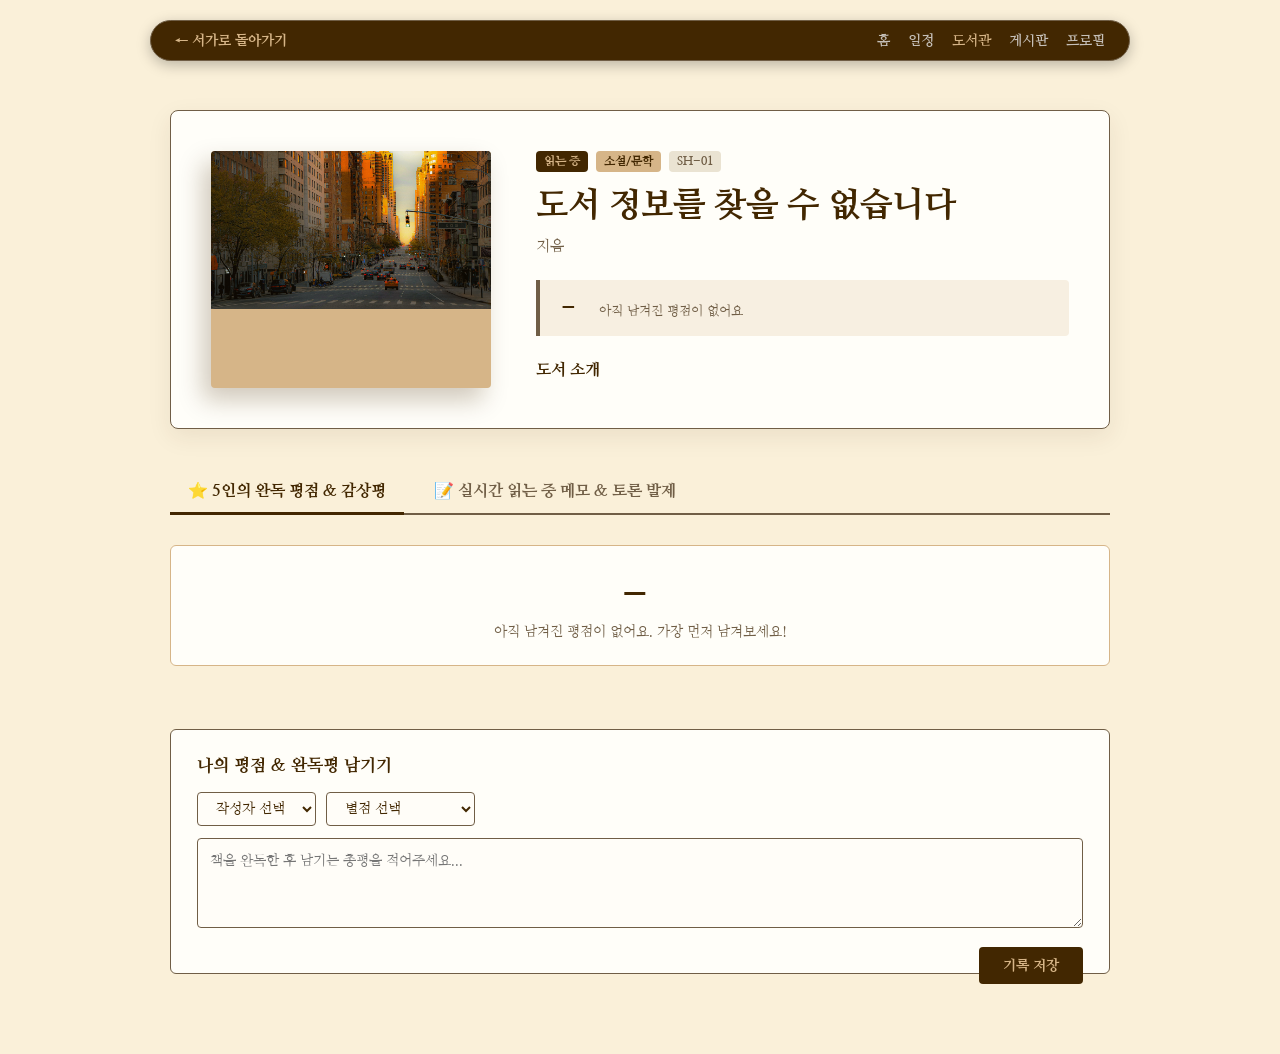
==== frontend/html/book-detail.html @ a48f4308 "책 디테일 추가" ====
<!DOCTYPE html>
<html lang="ko">
<head>
  <meta charset="UTF-8" />
  <meta name="viewport" content="width=device-width, initial-scale=1.0" />
  <title>도서 상세 | 교환독서</title>
  <link rel="preconnect" href="https://fonts.googleapis.com" />
  <link rel="preconnect" href="https://fonts.gstatic.com" crossorigin />
  <link href="https://fonts.googleapis.com/css2?family=Grandiflora+One&family=Nanum+Myeongjo:wght@400;700;800&display=swap" rel="stylesheet" />
  <link rel="stylesheet" href="../css/book-detail.css" />
</head>
<body class="detail-body">

  <!-- 플로팅 네비게이션 -->
  <nav class="detail-nav">
    <a href="library.html" class="back-link">← 서가로 돌아가기</a>
    <div class="nav-links">
      <a href="index.html">홈</a>
      <a href="schedule.html">일정</a>
      <a href="library.html" class="active">도서관</a>
      <a href="community.html">게시판</a>
      <a href="profile.html">프로필</a>
    </div>
  </nav>

  <main class="detail-container">
    <!-- 1. 상단 도서 정보 카드 -->
    <section class="book-intro-card">
      <div class="book-cover-stage">
        <img id="detailCover" src="../images/five.jpg" alt="책 표지" onerror="this.src='../images/five.jpg'" />
      </div>

      <div class="book-info-spec">
        <div class="book-meta-top">
          <span class="badge-status" id="detailStatus">읽는 중</span>
          <span class="badge-genre" id="detailGenre">소설/문학</span>
          <span class="badge-call" id="detailCall">SH-01</span>
        </div>

        <h1 class="book-title" id="detailTitle">도서 정보를 찾을 수 없습니다</h1>
        <p class="book-author-pub"><span id="detailAuthor"></span> 지음</p>

        <!-- 별점 총점 요약 -->
        <div class="rating-summary-compact">
          <span class="score-num-compact" id="scoreNumCompact">–</span>
          <span class="score-stars-compact" id="scoreStarsCompact"></span>
          <span class="score-caption-compact" id="scoreCaptionCompact">아직 남겨진 평점이 없어요</span>
        </div>

        <div class="book-summary-box">
          <h3>도서 소개</h3>
          <p id="detailDesc"></p>
        </div>
      </div>
    </section>

    <!-- 2. 하단 탭 (5인 평점 리뷰 VS 읽는 중 생각/토론 메모) -->
    <section class="detail-tabs-section">
      <div class="detail-tabs">
        <button class="tab-btn active" onclick="switchDetailTab('reviews', this)">
          ⭐ 5인의 완독 평점 & 감상평
        </button>
        <button class="tab-btn" onclick="switchDetailTab('discussion', this)">
          📝 실시간 읽는 중 메모 & 토론 발제
        </button>
      </div>

      <!-- [탭 1] 5인 평점 리뷰 뷰 -->
      <div id="tab-reviews" class="tab-content active">
        <div class="rating-overview">
          <div class="score-large">
            <span class="score-num" id="scoreNum">–</span>
            <span class="score-stars" id="scoreStars"></span>
          </div>
          <p class="score-caption" id="scoreCaption">아직 남겨진 평점이 없어요. 가장 먼저 남겨보세요!</p>
        </div>

        <div class="review-list" id="reviewList"></div>

        <!-- 감상평 남기기 폼 -->
        <div class="write-comment-box">
          <h3>나의 평점 & 완독평 남기기</h3>
          <div class="form-row">
            <select class="custom-select" id="reviewAuthor">
              <option value="">작성자 선택</option>
              <option value="시현">시현</option>
              <option value="태이">태이</option>
              <option value="희수">희수</option>
              <option value="지원">지원</option>
              <option value="민지">민지</option>
            </select>
            <select class="custom-select" id="reviewStars">
              <option value="">별점 선택</option>
              <option value="5">★★★★★ (5.0)</option>
              <option value="4">★★★★☆ (4.0)</option>
              <option value="3">★★★☆☆ (3.0)</option>
              <option value="2">★★☆☆☆ (2.0)</option>
              <option value="1">★☆☆☆☆ (1.0)</option>
            </select>
          </div>
          <textarea id="reviewText" placeholder="책을 완독한 후 남기는 총평을 적어주세요..."></textarea>
          <button class="btn-submit" type="button" onclick="submitReview()">기록 저장</button>
        </div>
      </div>

      <!-- [탭 2] 읽는 도중 실시간 메모 & 토론 발제 뷰 -->
      <div id="tab-discussion" class="tab-content">
        <div class="discussion-guidance">
          <p>💡 책을 읽는 도중 문득 떠오른 생각, 다음 주자에게 묻고 싶은 질문을 가볍게 체크리스트처럼 남겨보세요.</p>
        </div>

        <div class="memo-cards" id="memoList"></div>

        <div class="write-comment-box">
          <h3>읽는 중 생각 / 질문 던지기</h3>
          <div class="form-row">
            <select class="custom-select" id="memoAuthor">
              <option value="">작성자 선택</option>
              <option value="시현">시현</option>
              <option value="태이">태이</option>
              <option value="희수">희수</option>
              <option value="지원">지원</option>
              <option value="민지">민지</option>
            </select>
            <input type="text" class="custom-input" id="memoPage" placeholder="읽고 있는 페이지 (예: p.145)" />
          </div>
          <textarea id="memoText" placeholder="다음 사람에게 넘길 토론 질문이나 짧은 단상을 남겨주세요..."></textarea>
          <button class="btn-submit" type="button" onclick="submitMemo()">메모 남기기</button>
        </div>
      </div>
    </section>
  </main>

  <script>
    // 시현/태이/희수/지원/민지 고유 색상 (사이트 전체에서 재사용 중인 멤버 컬러)
    const MEMBER_COLORS = { 시현: '#5B7A9E', 태이: '#B8707F', 희수: '#6D9872', 지원: '#8B71AC', 민지: '#C84B4B' };

    // 도서관 서가(library.html)와 동일한 12권 데이터
    const BOOKS = {
      c1: { title: '나는 소망한다 내게 금지된 것을', author: '양귀자', member: '시현', genre: '소설/문학', call: 'SH-01', cover: '나는 소망한다 내게서..._양귀자.jpg', status: '읽는 중',
        desc: '1990년대 한국 사회를 뒤흔들었던 화제작. 스스로 부여한 규범과 사회적 금기 속에서 주체적인 자아를 찾아 나서는 한 여성의 치열하고 도발적인 여정을 그린 장편소설.',
        comment: '금기 너머의 목소리를 함께 고민해보고 싶어 추천합니다.' },
      c2: { title: '프로젝트 헤일메리', author: '앤디 위어', member: '태이', genre: 'SF/판타지', call: 'TE-01', cover: '프로젝트 헤일메리_엔디 위어.jpg', status: '읽는 중',
        desc: '인류의 운명을 짊어진 채 홀로 우주선에서 깨어난 한 과학교사가, 예상치 못한 존재와 협력하며 답을 찾아가는 유쾌하고 뭉클한 SF 모험담.',
        comment: '고독한 우주에서도 유머를 잃지 않는 주인공이 좋아서 추천해요.' },
      c3: { title: '자본주의', author: 'EBS', member: '희수', genre: '인문/교양', call: 'HS-01', cover: '자본주의_EBS.jpg', status: '읽는 중',
        desc: 'EBS 다큐멘터리를 책으로 엮어, 소비와 부채로 움직이는 자본주의 경제의 원리를 쉽고 친절하게 풀어낸 교양서.',
        comment: '우리가 당연하게 여기던 경제 구조를 다시 생각해보게 만드는 책이에요.' },
      c4: { title: '아가미', author: '구병모', member: '지원', genre: '소설/문학', call: 'JW-01', cover: '아가미_구병모.png', status: '읽는 중',
        desc: '물속에서 숨 쉴 수 있는 몸을 갖고 태어난 소년이 인간 사회의 경계에서 살아가는 이야기를 서늘하고 섬세한 문장으로 그린 소설.',
        comment: '서늘하지만 아름다운 문장이 오래 남는 소설이라 추천합니다.' },
      c5: { title: '달러구트 꿈 백화점', author: '이미예', member: '민지', genre: '소설/문학', call: 'MJ-01', cover: '달러구트 꿈 백화점 0_이미예.jpg', status: '읽는 중',
        desc: '잠든 사이에만 열리는 신비한 백화점에서 손님들에게 꼭 맞는 꿈을 파는 이들의 따뜻하고 몽환적인 이야기.',
        comment: '잠들기 전 읽으면 마음이 몽글몽글해지는 이야기라 추천해요.' },
      d1: { title: '지뢰진 글리코', author: '아오사키 유고', member: '민지', genre: '소설/문학', call: 'MJ-02', cover: '고지뢰글리코__아오사키유고.jpg', status: '완독',
        desc: '글리코 게임을 건 의뭉스러운 내기에서 출발해 도쿄 곳곳을 무대로 펼쳐지는 유쾌하고 지적인 미스터리.',
        comment: '머리를 굴리게 만드는 유쾌한 미스터리라 다들 좋아하실 거예요.' },
      d2: { title: '궤도의 밖에서 나의 옴에게', author: '전삼혜', member: '시현', genre: 'SF/판타지', call: 'SH-02', cover: '궤도의 밖에서..._전삼혜.jpeg', status: '완독',
        desc: '낯선 룸메이트와 함께 지내며 서로 다른 궤도를 그리던 두 사람이 우정을 발견해가는 청소년 SF.',
        comment: '낯선 사이가 친구가 되어가는 과정이 따뜻해서 추천했어요.' },
      d3: { title: '다정한 사람이 되는 법', author: '이해인', member: '태이', genre: '에세이', call: 'TE-02', cover: '다정한 사람이..._이해인.jpg', status: '완독',
        desc: '다정함이야말로 가장 단단한 삶의 태도임을 이야기하는 잔잔하고 위로가 되는 에세이.',
        comment: '지치는 날 펼치면 위로가 되는 문장들이 가득해요.' },
      d4: { title: '바깥은 여름', author: '김애란', member: '지원', genre: '소설/문학', call: 'JW-02', cover: '바깥은 여름_김애란.jpeg', status: '완독',
        desc: '안과 밖의 경계에서 서성이는 이들의 시선을 통해 상실과 그리움을 섬세하게 담아낸 단편집.',
        comment: '계절의 틈새를 포착하는 문장이 인상 깊어서 골랐어요.' },
      d5: { title: '일억 번째 여름', author: '청예', member: '희수', genre: '소설/문학', call: 'HS-02', cover: '일억 번째 여름_청예.jpg', status: '완독',
        desc: '같은 계절을 몇 번이고 다시 살아가는 인물들을 통해 사랑과 인연의 의미를 되짚는 소설.',
        comment: '같은 여름을 반복하며 성장하는 이야기가 뭉클해요.' },
      d6: { title: '지구 끝의 온실', author: '김초엽', member: '시현', genre: 'SF/판타지', call: 'SH-03', cover: '지구 끝의 온실_김초엽.jpg', status: '완독',
        desc: '멸망 이후의 세계에서 다시 피어난 생명과 기억을 좇는 서정적인 SF 장편.',
        comment: '폐허 속에서도 다시 피는 생명력이 위로가 되는 책이에요.' },
      d7: { title: '여름', author: '이디스 워튼', member: '태이', genre: '소설/문학', call: 'TE-03', cover: '여름_이디스워튼.jpg', status: '완독',
        desc: '한 시골 마을 소녀가 짧고 강렬한 한 계절의 사랑을 통해 자신을 발견해가는 고전 소설.',
        comment: '짧지만 강렬한 한 계절의 이야기, 고전의 힘을 느낄 수 있어요.' }
    };

    // 세션 동안만 유지되는 리뷰/메모 (백엔드 연동 전까지는 새로고침하면 초기화됩니다)
    const reviews = [];
    const memos = [];

    function getBookId() {
      return new URLSearchParams(window.location.search).get('id');
    }

    function renderBook() {
      const id = getBookId();
      const book = BOOKS[id];

      if (!book) return; // id가 없거나 잘못된 경우 기본 안내 문구를 그대로 둠

      document.getElementById('detailCover').src = `../images/BOOK/${book.cover}`;
      document.getElementById('detailStatus').textContent = book.status;
      document.getElementById('detailGenre').textContent = book.genre;
      document.getElementById('detailCall').textContent = book.call;
      document.getElementById('detailTitle').textContent = book.title;
      document.getElementById('detailAuthor').textContent = book.author;
      document.getElementById('detailDesc').textContent = book.desc;
    }

    function switchDetailTab(tabName, btn) {
      document.querySelectorAll('.detail-tabs .tab-btn').forEach(b => b.classList.remove('active'));
      document.querySelectorAll('.tab-content').forEach(c => c.classList.remove('active'));
      btn.classList.add('active');
      document.getElementById(`tab-${tabName}`).classList.add('active');
    }

    function renderReviews() {
      const list = document.getElementById('reviewList');
      list.innerHTML = reviews.map(r => `
        <article class="review-item">
          <div class="reviewer-header">
            <span class="reviewer-seal" style="background-color: ${MEMBER_COLORS[r.author] || '#705E46'};"></span>
            <span class="reviewer-name">${r.author}</span>
            <span class="reviewer-stars">${'★'.repeat(r.stars)}${'☆'.repeat(5 - r.stars)}</span>
            <span class="review-date">${r.date}</span>
          </div>
          <p class="review-text">${r.text}</p>
        </article>
      `).join('');

      if (reviews.length === 0) {
        document.getElementById('scoreNum').textContent = '–';
        document.getElementById('scoreStars').textContent = '';
        document.getElementById('scoreCaption').textContent = '아직 남겨진 평점이 없어요. 가장 먼저 남겨보세요!';
        document.getElementById('scoreNumCompact').textContent = '–';
        document.getElementById('scoreStarsCompact').textContent = '';
        document.getElementById('scoreCaptionCompact').textContent = '아직 남겨진 평점이 없어요';
        return;
      }

      const avg = reviews.reduce((sum, r) => sum + r.stars, 0) / reviews.length;
      const rounded = Math.round(avg * 10) / 10;
      const fullStars = Math.round(avg);
      const starsText = '★'.repeat(fullStars) + '☆'.repeat(5 - fullStars);
      document.getElementById('scoreNum').textContent = rounded.toFixed(1);
      document.getElementById('scoreStars').textContent = starsText;
      document.getElementById('scoreCaption').textContent = `${reviews.length}명이 남긴 평균 별점입니다.`;
      document.getElementById('scoreNumCompact').textContent = rounded.toFixed(1);
      document.getElementById('scoreStarsCompact').textContent = starsText;
      document.getElementById('scoreCaptionCompact').textContent = `${reviews.length}명이 남긴 평점`;
    }

    function submitReview() {
      const author = document.getElementById('reviewAuthor').value;
      const stars = Number(document.getElementById('reviewStars').value);
      const text = document.getElementById('reviewText').value.trim();

      if (!author || !stars || !text) {
        alert('작성자, 별점, 감상평을 모두 입력해주세요.');
        return;
      }

      reviews.unshift({ author, stars, text, date: new Date().toISOString().slice(0, 10).replace(/-/g, '.') });
      renderReviews();

      document.getElementById('reviewAuthor').value = '';
      document.getElementById('reviewStars').value = '';
      document.getElementById('reviewText').value = '';
    }

    function renderMemos() {
      const list = document.getElementById('memoList');
      list.innerHTML = memos.map(m => `
        <div class="memo-item">
          <span class="memo-tag memo-tag-note">실시간 단상</span>
          <p class="memo-q">"${m.text}"</p>
          <span class="memo-by">— 메모: ${m.author}${m.page ? ` (${m.page} 읽는 중)` : ''}</span>
        </div>
      `).join('');
    }

    function submitMemo() {
      const author = document.getElementById('memoAuthor').value;
      const page = document.getElementById('memoPage').value.trim();
      const text = document.getElementById('memoText').value.trim();

      if (!author || !text) {
        alert('작성자와 메모 내용을 입력해주세요.');
        return;
      }

      memos.unshift({ author, page, text });
      renderMemos();

      document.getElementById('memoAuthor').value = '';
      document.getElementById('memoPage').value = '';
      document.getElementById('memoText').value = '';
    }

    renderBook();
    renderReviews();
    renderMemos();
  </script>
</body>
</html>
---- frontend/css/book-detail.css ----
* { box-sizing: border-box; margin: 0; padding: 0; }
body.detail-body {
  background-color: #FAF0D9;
  background-image: radial-gradient(rgba(66, 39, 1, 0.08) 0.7px, transparent 0.7px);
  background-size: 24px 24px;
  color: #2B1713;
  font-family: 'Nanum Myeongjo', serif;
  min-height: 100vh;
}

html, body {
  scrollbar-width: none;
  -ms-overflow-style: none;
}
html::-webkit-scrollbar, body::-webkit-scrollbar { display: none; }

/* 상단 플로팅 네비게이션 */
.detail-nav {
  position: fixed;
  top: 20px;
  left: 50%;
  transform: translateX(-50%);
  width: 90%;
  max-width: 980px;
  background: #422701;
  padding: 10px 24px;
  border-radius: 40px;
  border: 1px solid #705E46;
  display: flex;
  justify-content: space-between;
  align-items: center;
  z-index: 100;
  box-shadow: 0 4px 14px rgba(0, 0, 0, 0.25);
}

.back-link {
  color: #D6B588;
  text-decoration: none;
  font-size: 0.9rem;
  font-weight: 800;
}

.nav-links { display: flex; gap: 18px; }
.nav-links a {
  color: #C6C0B9;
  text-decoration: none;
  font-size: 0.88rem;
  font-weight: 700;
}
.nav-links a.active { color: #D6B588; }

/* 본문 레이아웃 */
.detail-container {
  max-width: 980px;
  margin: 0 auto;
  padding: 110px 20px 80px;
}

/* 상단 도서 정보 카드 */
.book-intro-card {
  background: #FFFEF9;
  border: 1px solid #705E46;
  border-radius: 8px;
  padding: 40px;
  box-shadow: 0 8px 24px rgba(66, 39, 1, 0.08);
  display: grid;
  grid-template-columns: 280px 1fr;
  gap: 45px;
  margin-bottom: 40px;
}

.book-cover-stage {
  width: 100%;
  border-radius: 4px;
  overflow: hidden;
  box-shadow: -8px 12px 25px rgba(66, 39, 1, 0.25);
  background: #D6B588;
}

.book-cover-stage img {
  width: 100%;
  height: auto;
  display: block;
}

.book-meta-top {
  display: flex;
  gap: 8px;
  margin-bottom: 12px;
}

.badge-status, .badge-genre, .badge-call {
  font-size: 0.75rem;
  font-weight: 800;
  padding: 3px 8px;
  border-radius: 4px;
}

.badge-status { background: #422701; color: #D6B588; }
.badge-genre { background: #D6B588; color: #422701; }
.badge-call { background: #EAE3D2; color: #705E46; }

.book-title {
  font-size: 2.1rem;
  font-weight: 800;
  color: #422701;
  line-height: 1.35;
  margin-bottom: 8px;
}

.book-author-pub {
  font-size: 0.95rem;
  color: #705E46;
  margin-bottom: 24px;
}

/* 상단 카드 안 별점 총점 요약 (탭 안 상세 평점과 값이 같이 갱신됨) */
.rating-summary-compact {
  display: flex;
  align-items: baseline;
  gap: 10px;
  background: #F7EFE1;
  border-left: 4px solid #705E46;
  padding: 14px 18px;
  border-radius: 0 4px 4px 0;
  margin-bottom: 24px;
}

.score-num-compact { font-size: 1.4rem; font-weight: 800; color: #422701; }
.score-stars-compact { font-size: 1rem; color: #C07F00; }
.score-caption-compact { font-size: 0.82rem; color: #705E46; }

.book-summary-box h3 {
  font-size: 1rem;
  font-weight: 800;
  color: #422701;
  margin-bottom: 8px;
}

.book-summary-box p {
  font-size: 0.9rem;
  line-height: 1.7;
  color: #554439;
}

/* 하단 탭 섹션 */
.detail-tabs {
  display: flex;
  gap: 12px;
  border-bottom: 2px solid #705E46;
  margin-bottom: 30px;
}

.detail-tabs .tab-btn {
  background: none;
  border: none;
  font-family: 'Nanum Myeongjo', serif;
  font-size: 1rem;
  font-weight: 800;
  color: #705E46;
  padding: 12px 18px;
  cursor: pointer;
  position: relative;
}

.detail-tabs .tab-btn.active {
  color: #422701;
}

.detail-tabs .tab-btn.active::after {
  content: "";
  position: absolute;
  bottom: -2px;
  left: 0;
  right: 0;
  height: 3px;
  background: #422701;
}

.tab-content { display: none; }
.tab-content.active { display: block; animation: fadeInTab 0.35s ease; }

@keyframes fadeInTab {
  from { opacity: 0; transform: translateY(8px); }
  to { opacity: 1; transform: translateY(0); }
}

/* 평점 총평 */
.rating-overview {
  background: #FFFEF9;
  border: 1px solid #D6B588;
  border-radius: 6px;
  padding: 24px;
  text-align: center;
  margin-bottom: 28px;
}

.score-num { font-size: 2.5rem; font-weight: 800; color: #422701; margin-right: 10px; }
.score-stars { font-size: 1.4rem; color: #C07F00; vertical-align: middle; }
.score-caption { font-size: 0.85rem; color: #705E46; margin-top: 4px; }

/* 리뷰 목록 */
.review-list { display: flex; flex-direction: column; gap: 14px; margin-bottom: 35px; }
.review-item {
  background: #FFFEF9;
  border: 1px solid #EAE3D2;
  border-radius: 4px;
  padding: 20px 24px;
}

.reviewer-header {
  display: flex;
  align-items: center;
  gap: 10px;
  margin-bottom: 8px;
}

.reviewer-seal { width: 9px; height: 9px; border-radius: 50%; display: inline-block; }
.reviewer-name { font-weight: 800; font-size: 0.95rem; color: #422701; }
.reviewer-stars { color: #C07F00; font-size: 0.85rem; }
.review-date { font-size: 0.78rem; color: #705E46; margin-left: auto; }
.review-text { font-size: 0.9rem; line-height: 1.6; color: #422701; }

/* 토론 및 단상 카드 */
.discussion-guidance {
  background: #F7EFE1;
  border: 1px dashed #705E46;
  padding: 14px 20px;
  border-radius: 4px;
  font-size: 0.88rem;
  color: #705E46;
  margin-bottom: 24px;
}

.memo-cards { display: flex; flex-direction: column; gap: 16px; margin-bottom: 35px; }
.memo-item {
  background: #FFFEF9;
  border-left: 5px solid #705E46;
  border-radius: 0 4px 4px 0;
  padding: 20px;
  box-shadow: 0 4px 12px rgba(66, 39, 1, 0.05);
}

.memo-tag {
  display: inline-block;
  font-size: 0.72rem;
  font-weight: 800;
  background: #422701;
  color: #D6B588;
  padding: 2px 6px;
  border-radius: 2px;
  margin-bottom: 8px;
}

.memo-tag-note { background: #705E46; }
.memo-q { font-size: 0.95rem; font-weight: 700; color: #422701; margin-bottom: 8px; line-height: 1.5; }
.memo-by { font-size: 0.82rem; color: #705E46; display: block; text-align: right; }

/* 공통 작성 폼 */
.write-comment-box {
  background: #FFFEF9;
  border: 1px solid #705E46;
  border-radius: 6px;
  padding: 26px;
}

.write-comment-box h3 { font-size: 1.05rem; font-weight: 800; color: #422701; margin-bottom: 16px; }
.form-row { display: flex; gap: 10px; margin-bottom: 12px; }

.custom-select, .custom-input {
  border: 1px solid #705E46;
  padding: 8px 14px;
  border-radius: 4px;
  font-family: 'Nanum Myeongjo', serif;
  font-size: 0.88rem;
  color: #422701;
  background: #FFFDF8;
}

.write-comment-box textarea {
  width: 100%;
  height: 90px;
  border: 1px solid #705E46;
  border-radius: 4px;
  padding: 12px;
  font-family: 'Nanum Myeongjo', serif;
  font-size: 0.9rem;
  color: #422701;
  background: #FFFDF8;
  margin-bottom: 14px;
  resize: vertical;
}

.btn-submit {
  background: #422701;
  color: #D6B588;
  border: none;
  font-family: 'Nanum Myeongjo', serif;
  font-size: 0.9rem;
  font-weight: 800;
  padding: 9px 24px;
  border-radius: 4px;
  cursor: pointer;
  float: right;
}

@media (max-width: 768px) {
  .book-intro-card { grid-template-columns: 1fr; }
  .book-cover-stage { max-width: 240px; margin: 0 auto; }
}
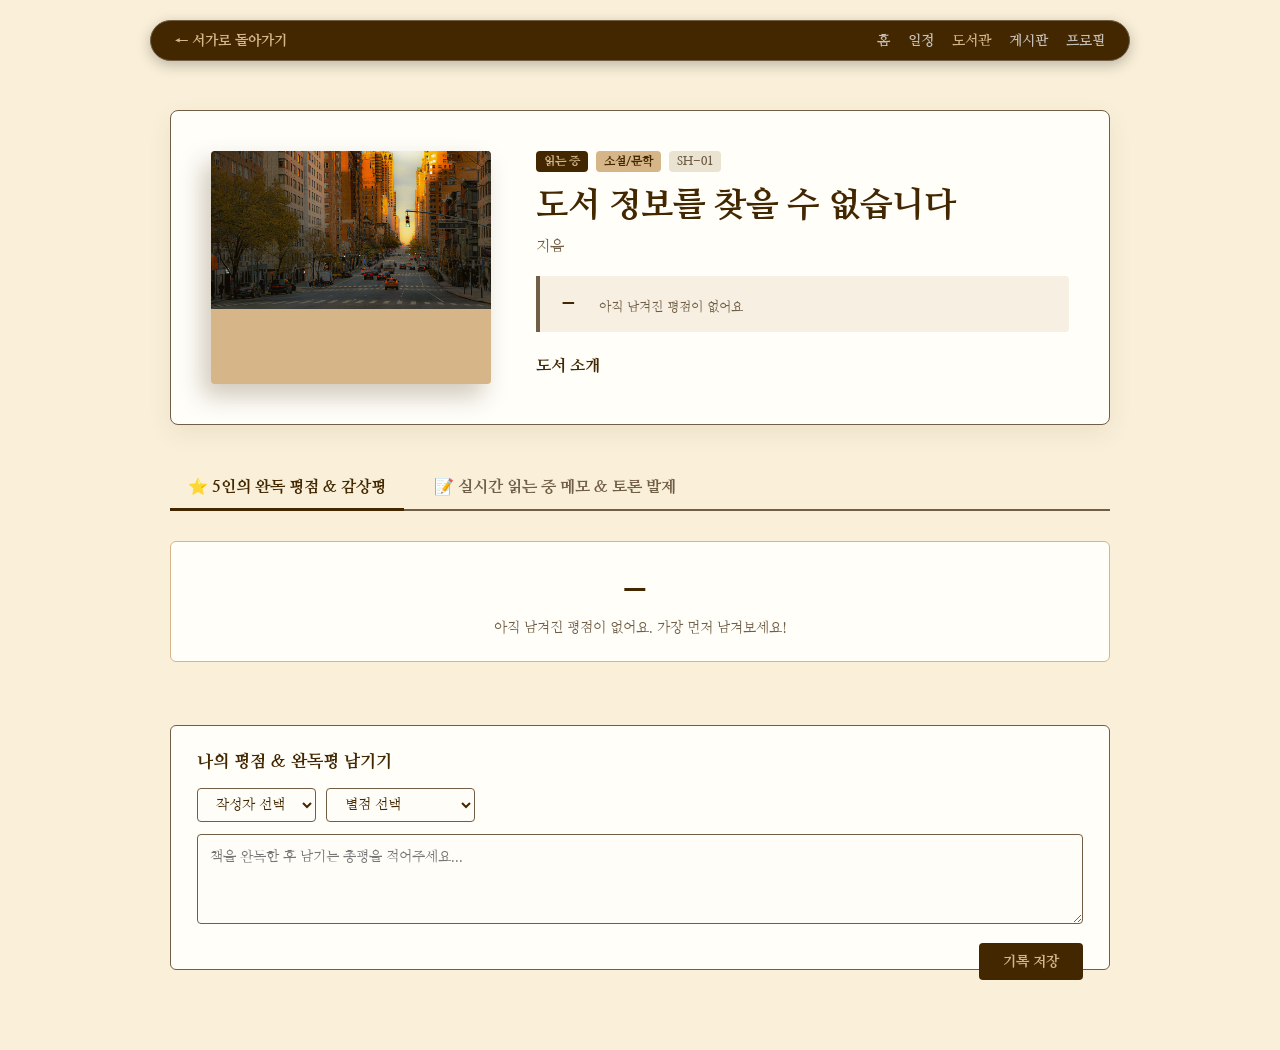
==== commit ed258103: "책 디테일 수정 및 일정 전반 수정" ====
--- a/frontend/html/book-detail.html
+++ b/frontend/html/book-detail.html
@@ -38,7 +38,7 @@
         </div>
 
         <h1 class="book-title" id="detailTitle">도서 정보를 찾을 수 없습니다</h1>
-        <p class="book-author-pub"><span id="detailAuthor"></span> 지음</p>
+        <p class="book-author-pub"><span id="detailAuthor"></span> 지음<span id="detailPubMeta" class="pub-meta"></span></p>
 
         <!-- 별점 총점 요약 -->
         <div class="rating-summary-compact">
@@ -137,42 +137,42 @@
 
     // 도서관 서가(library.html)와 동일한 12권 데이터
     const BOOKS = {
-      c1: { title: '나는 소망한다 내게 금지된 것을', author: '양귀자', member: '시현', genre: '소설/문학', call: 'SH-01', cover: '나는 소망한다 내게서..._양귀자.jpg', status: '읽는 중',
-        desc: '1990년대 한국 사회를 뒤흔들었던 화제작. 스스로 부여한 규범과 사회적 금기 속에서 주체적인 자아를 찾아 나서는 한 여성의 치열하고 도발적인 여정을 그린 장편소설.',
-        comment: '금기 너머의 목소리를 함께 고민해보고 싶어 추천합니다.' },
-      c2: { title: '프로젝트 헤일메리', author: '앤디 위어', member: '태이', genre: 'SF/판타지', call: 'TE-01', cover: '프로젝트 헤일메리_엔디 위어.jpg', status: '읽는 중',
-        desc: '인류의 운명을 짊어진 채 홀로 우주선에서 깨어난 한 과학교사가, 예상치 못한 존재와 협력하며 답을 찾아가는 유쾌하고 뭉클한 SF 모험담.',
-        comment: '고독한 우주에서도 유머를 잃지 않는 주인공이 좋아서 추천해요.' },
-      c3: { title: '자본주의', author: 'EBS', member: '희수', genre: '인문/교양', call: 'HS-01', cover: '자본주의_EBS.jpg', status: '읽는 중',
-        desc: 'EBS 다큐멘터리를 책으로 엮어, 소비와 부채로 움직이는 자본주의 경제의 원리를 쉽고 친절하게 풀어낸 교양서.',
-        comment: '우리가 당연하게 여기던 경제 구조를 다시 생각해보게 만드는 책이에요.' },
-      c4: { title: '아가미', author: '구병모', member: '지원', genre: '소설/문학', call: 'JW-01', cover: '아가미_구병모.png', status: '읽는 중',
-        desc: '물속에서 숨 쉴 수 있는 몸을 갖고 태어난 소년이 인간 사회의 경계에서 살아가는 이야기를 서늘하고 섬세한 문장으로 그린 소설.',
-        comment: '서늘하지만 아름다운 문장이 오래 남는 소설이라 추천합니다.' },
-      c5: { title: '달러구트 꿈 백화점', author: '이미예', member: '민지', genre: '소설/문학', call: 'MJ-01', cover: '달러구트 꿈 백화점 0_이미예.jpg', status: '읽는 중',
-        desc: '잠든 사이에만 열리는 신비한 백화점에서 손님들에게 꼭 맞는 꿈을 파는 이들의 따뜻하고 몽환적인 이야기.',
-        comment: '잠들기 전 읽으면 마음이 몽글몽글해지는 이야기라 추천해요.' },
-      d1: { title: '지뢰진 글리코', author: '아오사키 유고', member: '민지', genre: '소설/문학', call: 'MJ-02', cover: '고지뢰글리코__아오사키유고.jpg', status: '완독',
-        desc: '글리코 게임을 건 의뭉스러운 내기에서 출발해 도쿄 곳곳을 무대로 펼쳐지는 유쾌하고 지적인 미스터리.',
-        comment: '머리를 굴리게 만드는 유쾌한 미스터리라 다들 좋아하실 거예요.' },
-      d2: { title: '궤도의 밖에서 나의 옴에게', author: '전삼혜', member: '시현', genre: 'SF/판타지', call: 'SH-02', cover: '궤도의 밖에서..._전삼혜.jpeg', status: '완독',
-        desc: '낯선 룸메이트와 함께 지내며 서로 다른 궤도를 그리던 두 사람이 우정을 발견해가는 청소년 SF.',
-        comment: '낯선 사이가 친구가 되어가는 과정이 따뜻해서 추천했어요.' },
-      d3: { title: '다정한 사람이 되는 법', author: '이해인', member: '태이', genre: '에세이', call: 'TE-02', cover: '다정한 사람이..._이해인.jpg', status: '완독',
-        desc: '다정함이야말로 가장 단단한 삶의 태도임을 이야기하는 잔잔하고 위로가 되는 에세이.',
-        comment: '지치는 날 펼치면 위로가 되는 문장들이 가득해요.' },
-      d4: { title: '바깥은 여름', author: '김애란', member: '지원', genre: '소설/문학', call: 'JW-02', cover: '바깥은 여름_김애란.jpeg', status: '완독',
-        desc: '안과 밖의 경계에서 서성이는 이들의 시선을 통해 상실과 그리움을 섬세하게 담아낸 단편집.',
-        comment: '계절의 틈새를 포착하는 문장이 인상 깊어서 골랐어요.' },
-      d5: { title: '일억 번째 여름', author: '청예', member: '희수', genre: '소설/문학', call: 'HS-02', cover: '일억 번째 여름_청예.jpg', status: '완독',
-        desc: '같은 계절을 몇 번이고 다시 살아가는 인물들을 통해 사랑과 인연의 의미를 되짚는 소설.',
-        comment: '같은 여름을 반복하며 성장하는 이야기가 뭉클해요.' },
-      d6: { title: '지구 끝의 온실', author: '김초엽', member: '시현', genre: 'SF/판타지', call: 'SH-03', cover: '지구 끝의 온실_김초엽.jpg', status: '완독',
-        desc: '멸망 이후의 세계에서 다시 피어난 생명과 기억을 좇는 서정적인 SF 장편.',
-        comment: '폐허 속에서도 다시 피는 생명력이 위로가 되는 책이에요.' },
-      d7: { title: '여름', author: '이디스 워튼', member: '태이', genre: '소설/문학', call: 'TE-03', cover: '여름_이디스워튼.jpg', status: '완독',
-        desc: '한 시골 마을 소녀가 짧고 강렬한 한 계절의 사랑을 통해 자신을 발견해가는 고전 소설.',
-        comment: '짧지만 강렬한 한 계절의 이야기, 고전의 힘을 느낄 수 있어요.' }
+      c1: { title: '나는 소망한다 내게 금지된 것을', author: '양귀자', member: '시현', genre: '한국소설', call: 'SH-03', cover: '나는 소망한다 내게서..._양귀자.jpg', status: '읽는 중',
+        publisher: '쓰다', year: '2019', pages: '368쪽',
+        desc: '1990년대 한국 사회를 뒤흔들었던 화제작. 스스로 부여한 규범과 사회적 금기 속에서 주체적인 자아를 찾아 나서는 한 여성의 치열하고 도발적인 여정을 그린 장편소설.' },
+      c2: { title: '프로젝트 헤일메리', author: '앤디 위어', member: '희수', genre: 'SF/과학소설', call: 'HS-03', cover: '프로젝트 헤일메리_엔디 위어.jpg', status: '읽는 중',
+        publisher: '알에이치코리아', year: '2021', pages: '692쪽',
+        desc: '인류의 운명을 짊어진 채 홀로 우주선에서 깨어난 한 과학교사가, 예상치 못한 존재와 협력하며 답을 찾아가는 유쾌하고 뭉클한 SF 모험담.' },
+      c3: { title: '자본주의', author: 'EBS 자본주의 제작팀', member: '지원', genre: '경제이론', call: 'JW-02', cover: '자본주의_EBS.jpg', status: '읽는 중',
+        publisher: '가나출판', year: '2013', pages: '388쪽',
+        desc: 'EBS 다큐멘터리를 책으로 엮어, 소비와 부채로 움직이는 자본주의 경제의 원리를 쉽고 친절하게 풀어낸 교양서.' },
+      c4: { title: '아가미', author: '구병모', member: '민지', genre: '한국소설', call: 'MJ-01', cover: '아가미_구병모.png', status: '읽는 중',
+        publisher: '위즈덤하우스', year: '2018', pages: '220쪽',
+        desc: '물속에서 숨 쉴 수 있는 몸을 갖고 태어난 소년이 인간 사회의 경계에서 살아가는 이야기를 서늘하고 섬세한 문장으로 그린 소설.' },
+      c5: { title: '달러구트 꿈 백화점 0', author: '이미예', member: '태이', genre: '한국소설', call: 'TE-03', cover: '달러구트 꿈 백화점 0_이미예.jpg', status: '읽는 중',
+        publisher: '팩토리나인', year: '2026', pages: '300쪽',
+        desc: '잠든 사이에만 열리는 신비한 백화점에서 손님들에게 꼭 맞는 꿈을 파는 이들의 따뜻하고 몽환적인 이야기.' },
+      d1: { title: '지뢰 글리코', author: '아오사키 유고', member: '태이', genre: '미스터리', call: 'TE-02', cover: '고지뢰글리코__아오사키유고.jpg', status: '완독',
+        publisher: '리드비', year: '2025', pages: '344쪽',
+        desc: '고등학생들이 치밀한 논리전으로 펼치는 게임식 미스터리. 두뇌전과 반전이 돋보이는 청춘 추리소설.' },
+      d2: { title: '궤도의 밖에서, 나의 룸메이트에게', author: '전삼혜', member: '희수', genre: '한국소설', call: 'HS-02', cover: '궤도의 밖에서..._전삼혜.jpeg', status: '완독',
+        publisher: '문학동네', year: '2023', pages: '392쪽',
+        desc: '사회의 궤도 밖으로 밀려난 청소년들이 서로를 구하고 사랑하며 연대하는 이야기. 퀴어 감성과 SF적 상상력이 결합된 성장소설.' },
+      d3: { title: '다정한 사람이 이긴다', author: '이해인', member: '지원', genre: '에세이', call: 'JW-01', cover: '다정한 사람이..._이해인.jpg', status: '완독',
+        publisher: '필름(Feelm)', year: '2025', pages: '256쪽',
+        desc: "'다정함'이 관계와 사회를 변화시키는 힘임을 이야기하는 심리 에세이. 인간관계의 본질과 회복을 다룸." },
+      d4: { title: '바깥은 여름', author: '김애란', member: '시현', genre: '한국단편소설', call: 'SH-02', cover: '바깥은 여름_김애란.jpeg', status: '완독',
+        publisher: '문학동네', year: '2017', pages: '272쪽',
+        desc: '상실을 경험한 인물들이 관계와 시간 속에서 애도의 의미를 찾아가는 일곱 편의 단편 모음집.' },
+      d5: { title: '일억 번째 여름', author: '청예', member: '희수', genre: '청소년소설', call: 'HS-01', cover: '일억 번째 여름_청예.jpg', status: '완독',
+        publisher: '창비', year: '2025', pages: '332쪽',
+        desc: '“일억 번째 여름이 오면 한 종족이 멸망한다”는 예언에서 출발해 사랑과 구원의 서사를 그린 청소년 판타지.' },
+      d6: { title: '지구 끝의 온실', author: '김초엽', member: '태이', genre: '한국소설', call: 'TE-01', cover: '지구 끝의 온실_김초엽.jpg', status: '완독',
+        publisher: '자이언트북스', year: '2021', pages: '308쪽',
+        desc: '더스트로 황폐해진 지구에서 식물학자 아영과 생존 공동체의 이야기를 통해 생명과 연대, 회복을 다룬 한국 SF 장편.' },
+      d7: { title: '여름', author: '이디스 워튼', member: '시현', genre: '고전문학', call: 'SH-01', cover: '여름_이디스워튼.jpg', status: '완독',
+        publisher: '민음사', year: '2022', pages: '268쪽',
+        desc: '한 시골 마을 소녀가 짧고 강렬한 한 계절의 사랑을 통해 자신을 발견해가는 고전 소설.' }
     };
 
     // 세션 동안만 유지되는 리뷰/메모 (백엔드 연동 전까지는 새로고침하면 초기화됩니다)
@@ -196,6 +196,10 @@
       document.getElementById('detailTitle').textContent = book.title;
       document.getElementById('detailAuthor').textContent = book.author;
       document.getElementById('detailDesc').textContent = book.desc;
+
+      // 출판사/출판년도/페이지 수는 확인된 책만 표시
+      const pubParts = [book.publisher, book.year, book.pages].filter(Boolean);
+      document.getElementById('detailPubMeta').textContent = pubParts.length ? ` · ${pubParts.join(' · ')}` : '';
     }
 
     function switchDetailTab(tabName, btn) {
--- a/frontend/css/book-detail.css
+++ b/frontend/css/book-detail.css
@@ -111,8 +111,10 @@
 .book-author-pub {
   font-size: 0.95rem;
   color: #705E46;
-  margin-bottom: 24px;
-}
+  margin-bottom: 20px;
+}
+
+.pub-meta { color: #8C7A6A; }
 
 /* 상단 카드 안 별점 총점 요약 (탭 안 상세 평점과 값이 같이 갱신됨) */
 .rating-summary-compact {
